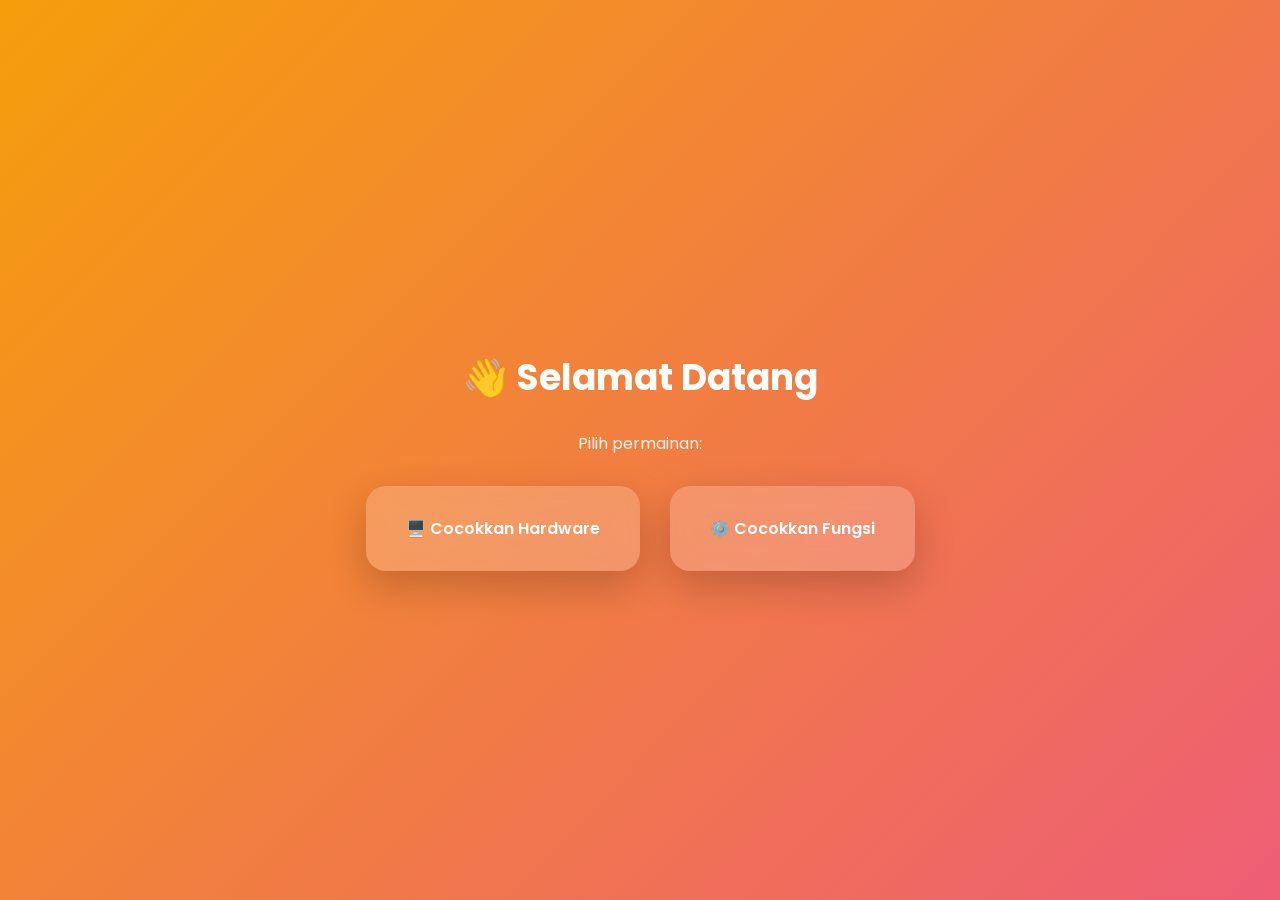
==== index.html @ 0a0138de "upload project web" ====
<!DOCTYPE html>
<html lang="id">
<head>
  <meta charset="UTF-8">
  <title>Game Edukasi</title>
  <link rel="stylesheet" href="style.css">
</head>
<body>

<div class="home-container">
  <h1>👋 Selamat Datang</h1>
  <p>Pilih permainan:</p>

  <div class="menu">
    <a href="Hardwere.html" class="card-menu">🖥️ Cocokkan Hardware</a>
    <a href="Fungsi.html" class="card-menu">⚙️ Cocokkan Fungsi</a>
  </div>
</div>

</body>
</html>
---- style.css ----
/* FONT */
@import url('https://fonts.googleapis.com/css2?family=Poppins:wght@300;400;600&display=swap');

body {
  font-family: 'Poppins', sans-serif;
  margin: 0;

  /* GRADIENT GERAK */
  background: linear-gradient(-45deg, #6366f1, #22d3ee, #ec4899, #f59e0b);
  background-size: 400% 400%;
  animation: gradientMove 10s ease infinite;

  color: #1e293b;
}

/* ANIMASI BACKGROUND */
@keyframes gradientMove {
  0% { background-position: 0% 50%; }
  50% { background-position: 100% 50%; }
  100% { background-position: 0% 50%; }
}

/* ================= HOME ================= */

.home-container {
  height: 100vh;
  display: flex;
  flex-direction: column;
  justify-content: center;
  align-items: center;
  color: white;
}

.home-container h1 {
  font-size: 36px;
  margin-bottom: 10px;
}

.home-container p {
  opacity: 0.9;
  margin-bottom: 30px;
}

/* MENU */
.menu {
  display: flex;
  gap: 30px;
}

/* CARD MENU */
.card-menu {
  background: rgba(255,255,255,0.2);
  backdrop-filter: blur(12px);

  padding: 30px 40px;
  border-radius: 20px;
  text-decoration: none;
  color: white;
  font-weight: 600;

  box-shadow: 0 15px 40px rgba(0,0,0,0.2);
  transition: 0.3s;
}

.card-menu:hover {
  transform: translateY(-10px) scale(1.05);
  background: rgba(255,255,255,0.35);
}

/* ================= GAME ================= */

h1 {
  text-align: center;
  color: white;
  margin-top: 20px;
}

/* GAME BOX */
.game {
  margin: 30px auto;
  max-width: 900px;
  padding: 30px;

  display: flex;
  justify-content: space-around;
  gap: 40px;

  border-radius: 20px;

  /* GLASS EFFECT */
  backdrop-filter: blur(15px);
  background: rgba(255, 255, 255, 0.25);

  box-shadow: 0 20px 50px rgba(0,0,0,0.3);
}

/* COLUMN */
.column {
  display: flex;
  flex-direction: column;
  gap: 20px;
}

/* ITEM CARD */
.item {
  width: 170px;
  height: 110px;

  display: flex;
  justify-content: center;
  align-items: center;

  border-radius: 18px;

  background: rgba(255,255,255,0.7);
  backdrop-filter: blur(8px);

  cursor: pointer;
  transition: 0.25s;

  font-weight: 500;
}

/* HOVER */
.item:hover {
  transform: scale(1.08);
  background: rgba(255,255,255,0.9);
}

/* IMAGE */
.item img {
  width: 75px;
}

/* SELECT */
.selected {
  border: 3px solid #6366f1;
  box-shadow: 0 0 10px rgba(99,102,241,0.7);
}

/* PAIR COLOR */
.pair1 { background: #dbeafe; }
.pair2 { background: #fce7f3; }
.pair3 { background: #dcfce7; }
.pair4 { background: #fef9c3; }

/* RESULT */
.correct {
  border: 3px solid #22c55e;
}

.wrong {
  border: 3px solid #ef4444;
}

/* BUTTON */
button {
  display: block;
  margin: 25px auto;
  padding: 14px 40px;

  border: none;
  border-radius: 14px;

  background: linear-gradient(135deg, #6366f1, #4f46e5);
  color: white;
  font-size: 16px;
  font-weight: 600;

  cursor: pointer;
  transition: 0.3s;

  box-shadow: 0 10px 30px rgba(79,70,229,0.4);
}

button:hover {
  transform: scale(1.08);
}

/* SCORE */
#score {
  text-align: center;
  font-size: 20px;
  font-weight: bold;
  color: white;
}

/* RESPONSIVE */
@media (max-width: 768px) {
  .game {
    flex-direction: column;
    align-items: center;
  }

  .menu {
    flex-direction: column;
  }
}
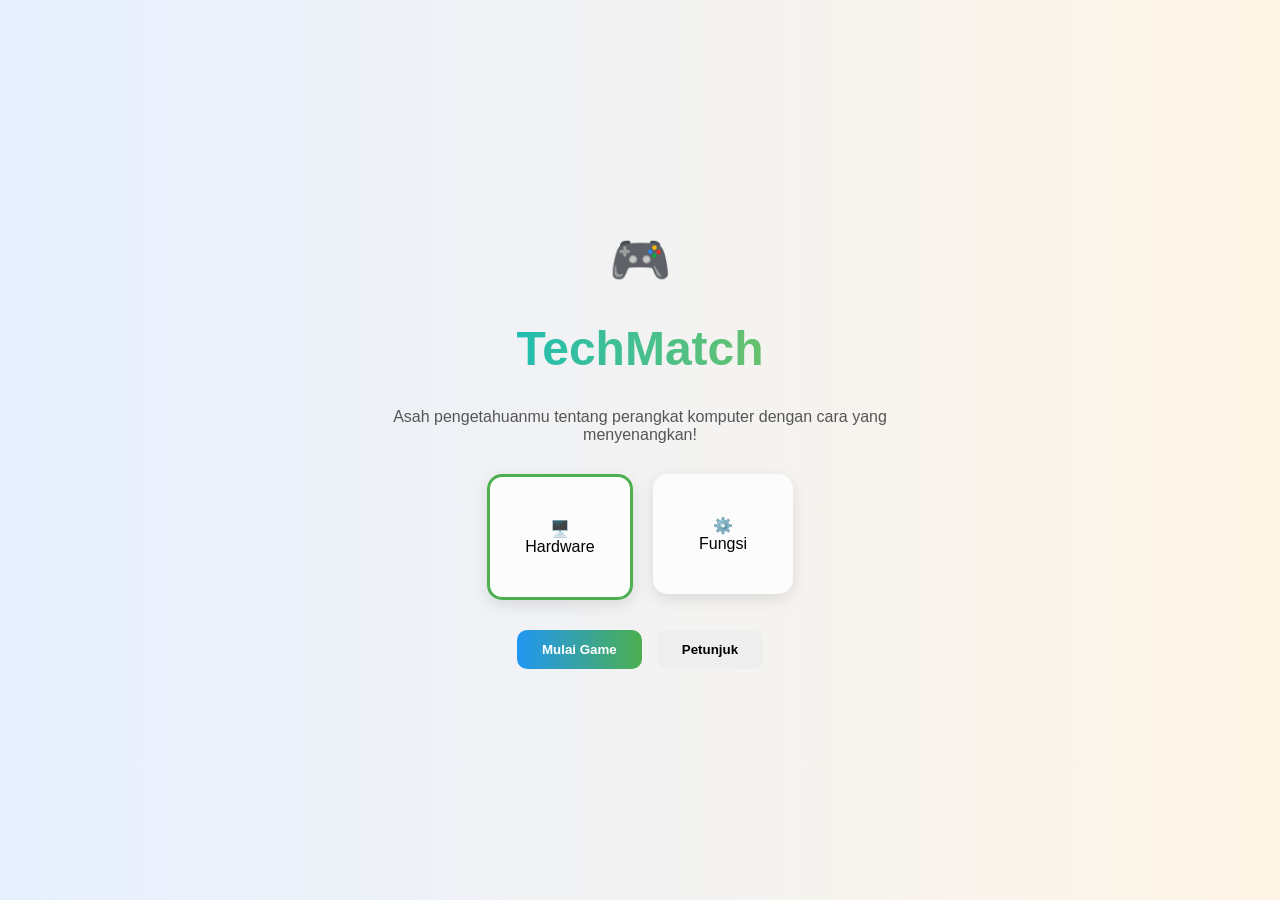
==== commit eb9f90ce: "Fix: Add standard background-clip property for CSS compatibility" ====
--- a/index.html
+++ b/index.html
@@ -2,20 +2,43 @@
 <html lang="id">
 <head>
   <meta charset="UTF-8">
-  <title>Game Edukasi</title>
+  <title>TechMatch</title>
   <link rel="stylesheet" href="style.css">
 </head>
 <body>
 
-<div class="home-container">
-  <h1>👋 Selamat Datang</h1>
-  <p>Pilih permainan:</p>
+<div class="container">
 
+  <!-- Logo -->
+  <div class="logo">🎮</div>
+
+  <!-- Judul -->
+  <h1 class="title">TechMatch</h1>
+  <p class="subtitle">
+    Asah pengetahuanmu tentang perangkat komputer dengan cara yang menyenangkan!
+  </p>
+
+  <!-- Pilihan Game -->
   <div class="menu">
-    <a href="Hardwere.html" class="card-menu">🖥️ Cocokkan Hardware</a>
-    <a href="Fungsi.html" class="card-menu">⚙️ Cocokkan Fungsi</a>
+    <div class="card active" data-game="hardware">
+      🖥️
+      <span>Hardware</span>
+    </div>
+
+    <div class="card" data-game="fungsi">
+      ⚙️
+      <span>Fungsi</span>
+    </div>
   </div>
+
+  <!-- Tombol -->
+  <div class="buttons">
+    <button class="btn primary">Mulai Game</button>
+    <button class="btn secondary">Petunjuk</button>
+  </div>
+
 </div>
 
+<script src="script.js"></script>
 </body>
 </html>
--- a/style.css
+++ b/style.css
@@ -1,198 +1,115 @@
-/* FONT */
-@import url('https://fonts.googleapis.com/css2?family=Poppins:wght@300;400;600&display=swap');
-
 body {
-  font-family: 'Poppins', sans-serif;
   margin: 0;
-
-  /* GRADIENT GERAK */
-  background: linear-gradient(-45deg, #6366f1, #22d3ee, #ec4899, #f59e0b);
-  background-size: 400% 400%;
-  animation: gradientMove 10s ease infinite;
-
-  color: #1e293b;
+  font-family: 'Segoe UI', sans-serif;
+  background: linear-gradient(to right, #e6f0ff, #fff5e6);
+  display: flex;
+  justify-content: center;
+  align-items: center;
+  height: 100vh;
 }
 
-/* ANIMASI BACKGROUND */
-@keyframes gradientMove {
-  0% { background-position: 0% 50%; }
-  50% { background-position: 100% 50%; }
-  100% { background-position: 0% 50%; }
+/* Container */
+.container {
+  text-align: center;
+  max-width: 500px;
 }
 
-/* ================= HOME ================= */
+/* Logo */
+.logo {
+  font-size: 50px;
+}
 
-.home-container {
-  height: 100vh;
+/* Title */
+.title {
+  font-size: 48px;
+  font-weight: bold;
+  background: linear-gradient(to right, #00bcd4, #8bc34a);
+  background-clip: text;
+  -webkit-background-clip: text;
+  color: transparent;
+}
+
+/* Subtitle */
+.subtitle {
+  color: #555;
+  margin-bottom: 30px;
+}
+
+/* Menu */
+.menu {
+  display: flex;
+  justify-content: center;
+  gap: 20px;
+  margin-bottom: 30px;
+}
+
+/* Card */
+.card {
+  width: 140px;
+  height: 120px;
+  background: #ffffffcc;
+  border-radius: 15px;
+  cursor: pointer;
   display: flex;
   flex-direction: column;
   justify-content: center;
   align-items: center;
+  transition: 0.3s;
+  box-shadow: 0 5px 15px rgba(0,0,0,0.1);
+}
+
+.card:hover {
+  transform: translateY(-5px);
+}
+
+/* Active Card */
+.card.active {
+  border: 3px solid #4caf50;
+}
+
+/* Buttons */
+.buttons {
+  display: flex;
+  justify-content: center;
+  gap: 15px;
+}
+
+.btn {
+  padding: 12px 25px;
+  border-radius: 10px;
+  border: none;
+  cursor: pointer;
+  font-weight: bold;
+}
+
+/* Primary */
+.primary {
+  background: linear-gradient(to right, #2196f3, #4caf50);
   color: white;
 }
 
-.home-container h1 {
-  font-size: 36px;
-  margin-bottom: 10px;
+/* Secondary */
+.secondary {
+  background: #eee;
 }
 
-.home-container p {
-  opacity: 0.9;
-  margin-bottom: 30px;
-}
-
-/* MENU */
-.menu {
-  display: flex;
-  gap: 30px;
-}
-
-/* CARD MENU */
-.card-menu {
-  background: rgba(255,255,255,0.2);
-  backdrop-filter: blur(12px);
-
-  padding: 30px 40px;
-  border-radius: 20px;
-  text-decoration: none;
-  color: white;
-  font-weight: 600;
-
-  box-shadow: 0 15px 40px rgba(0,0,0,0.2);
-  transition: 0.3s;
-}
-
-.card-menu:hover {
-  transform: translateY(-10px) scale(1.05);
-  background: rgba(255,255,255,0.35);
-}
-
-/* ================= GAME ================= */
-
-h1 {
-  text-align: center;
-  color: white;
-  margin-top: 20px;
-}
-
-/* GAME BOX */
-.game {
-  margin: 30px auto;
-  max-width: 900px;
-  padding: 30px;
-
-  display: flex;
-  justify-content: space-around;
-  gap: 40px;
-
-  border-radius: 20px;
-
-  /* GLASS EFFECT */
-  backdrop-filter: blur(15px);
-  background: rgba(255, 255, 255, 0.25);
-
-  box-shadow: 0 20px 50px rgba(0,0,0,0.3);
-}
-
-/* COLUMN */
-.column {
-  display: flex;
-  flex-direction: column;
-  gap: 20px;
-}
-
-/* ITEM CARD */
-.item {
-  width: 170px;
-  height: 110px;
-
+/* Modal */
+.modal {
+  position: fixed;
+  top: 0;
+  left: 0;
+  width: 100%;
+  height: 100%;
+  background: rgba(0,0,0,0.5);
   display: flex;
   justify-content: center;
   align-items: center;
-
-  border-radius: 18px;
-
-  background: rgba(255,255,255,0.7);
-  backdrop-filter: blur(8px);
-
-  cursor: pointer;
-  transition: 0.25s;
-
-  font-weight: 500;
 }
 
-/* HOVER */
-.item:hover {
-  transform: scale(1.08);
-  background: rgba(255,255,255,0.9);
-}
-
-/* IMAGE */
-.item img {
-  width: 75px;
-}
-
-/* SELECT */
-.selected {
-  border: 3px solid #6366f1;
-  box-shadow: 0 0 10px rgba(99,102,241,0.7);
-}
-
-/* PAIR COLOR */
-.pair1 { background: #dbeafe; }
-.pair2 { background: #fce7f3; }
-.pair3 { background: #dcfce7; }
-.pair4 { background: #fef9c3; }
-
-/* RESULT */
-.correct {
-  border: 3px solid #22c55e;
-}
-
-.wrong {
-  border: 3px solid #ef4444;
-}
-
-/* BUTTON */
-button {
-  display: block;
-  margin: 25px auto;
-  padding: 14px 40px;
-
-  border: none;
-  border-radius: 14px;
-
-  background: linear-gradient(135deg, #6366f1, #4f46e5);
-  color: white;
-  font-size: 16px;
-  font-weight: 600;
-
-  cursor: pointer;
-  transition: 0.3s;
-
-  box-shadow: 0 10px 30px rgba(79,70,229,0.4);
-}
-
-button:hover {
-  transform: scale(1.08);
-}
-
-/* SCORE */
-#score {
+.modal-content {
+  background: white;
+  padding: 25px;
+  border-radius: 15px;
   text-align: center;
-  font-size: 20px;
-  font-weight: bold;
-  color: white;
-}
-
-/* RESPONSIVE */
-@media (max-width: 768px) {
-  .game {
-    flex-direction: column;
-    align-items: center;
-  }
-
-  .menu {
-    flex-direction: column;
-  }
+  width: 300px;
 }
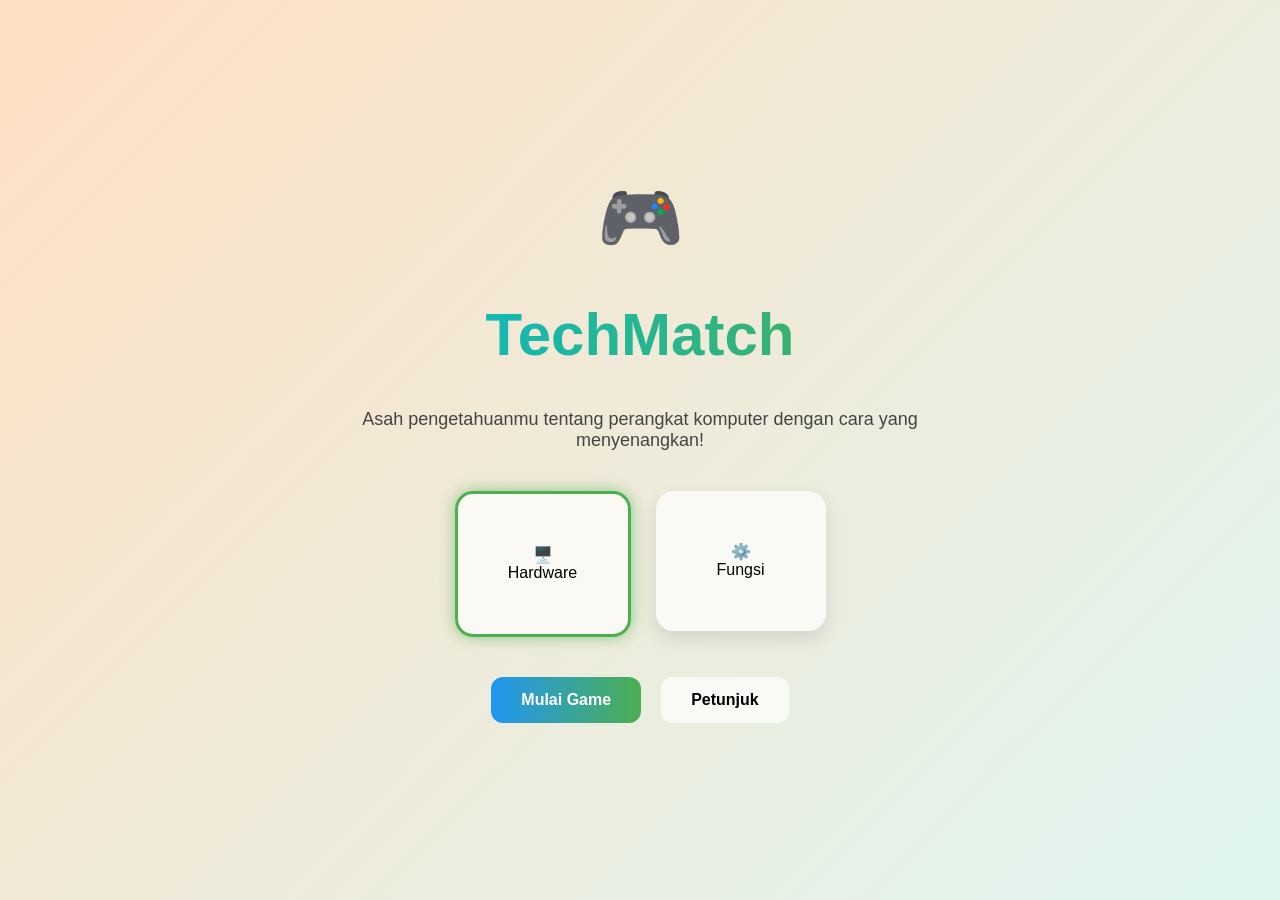
==== commit a918b985: "Update index.html" ====
--- a/index.html
+++ b/index.html
@@ -41,4 +41,4 @@
 
 <script src="script.js"></script>
 </body>
-</html>+</html>
--- a/style.css
+++ b/style.css
@@ -1,29 +1,42 @@
 body {
   margin: 0;
   font-family: 'Segoe UI', sans-serif;
-  background: linear-gradient(to right, #e6f0ff, #fff5e6);
+
+  /* GRADIENT GERAK (HALUS) */
+  background: linear-gradient(-45deg, #e6f0ff, #fff5e6, #d4fcff, #ffe0c3);
+  background-size: 400% 400%;
+  animation: gradientMove 12s ease infinite;
+
   display: flex;
   justify-content: center;
   align-items: center;
   height: 100vh;
 }
 
+/* ANIMASI */
+@keyframes gradientMove {
+  0% { background-position: 0% 50%; }
+  50% { background-position: 100% 50%; }
+  100% { background-position: 0% 50%; }
+}
+
 /* Container */
 .container {
   text-align: center;
-  max-width: 500px;
+  max-width: 600px;
 }
 
 /* Logo */
 .logo {
-  font-size: 50px;
+  font-size: 70px;
+  margin-bottom: 10px;
 }
 
 /* Title */
 .title {
-  font-size: 48px;
+  font-size: 60px;
   font-weight: bold;
-  background: linear-gradient(to right, #00bcd4, #8bc34a);
+  background: linear-gradient(to right, #00bcd4, #4caf50);
   background-clip: text;
   -webkit-background-clip: text;
   color: transparent;
@@ -31,55 +44,64 @@
 
 /* Subtitle */
 .subtitle {
-  color: #555;
-  margin-bottom: 30px;
+  color: #444;
+  font-size: 18px;
+  margin-bottom: 40px;
 }
 
 /* Menu */
 .menu {
   display: flex;
   justify-content: center;
-  gap: 20px;
-  margin-bottom: 30px;
+  gap: 25px;
+  margin-bottom: 40px;
 }
 
 /* Card */
 .card {
-  width: 140px;
-  height: 120px;
-  background: #ffffffcc;
-  border-radius: 15px;
+  width: 170px;
+  height: 140px;
+  background: rgba(255,255,255,0.7);
+  backdrop-filter: blur(8px);
+  border-radius: 18px;
   cursor: pointer;
+
   display: flex;
   flex-direction: column;
   justify-content: center;
   align-items: center;
-  transition: 0.3s;
-  box-shadow: 0 5px 15px rgba(0,0,0,0.1);
+
+  transition: all 0.3s ease;
+  box-shadow: 0 8px 20px rgba(0,0,0,0.1);
 }
 
+/* Hover */
 .card:hover {
-  transform: translateY(-5px);
+  transform: translateY(-8px) scale(1.05);
 }
 
 /* Active Card */
 .card.active {
   border: 3px solid #4caf50;
+  box-shadow: 0 0 15px rgba(76, 175, 80, 0.6);
 }
 
 /* Buttons */
 .buttons {
   display: flex;
   justify-content: center;
-  gap: 15px;
+  gap: 20px;
 }
 
+/* Button */
 .btn {
-  padding: 12px 25px;
-  border-radius: 10px;
+  padding: 14px 30px;
+  border-radius: 12px;
   border: none;
   cursor: pointer;
   font-weight: bold;
+  font-size: 16px;
+  transition: 0.3s;
 }
 
 /* Primary */
@@ -88,9 +110,17 @@
   color: white;
 }
 
+.primary:hover {
+  transform: scale(1.05);
+}
+
 /* Secondary */
 .secondary {
-  background: #eee;
+  background: rgba(255,255,255,0.7);
+}
+
+.secondary:hover {
+  background: #ddd;
 }
 
 /* Modal */
@@ -106,10 +136,18 @@
   align-items: center;
 }
 
+/* Modal Content */
 .modal-content {
   background: white;
   padding: 25px;
   border-radius: 15px;
   text-align: center;
-  width: 300px;
+  width: 320px;
+  animation: fadeIn 0.3s ease;
+}
+
+/* Animasi modal */
+@keyframes fadeIn {
+  from { opacity: 0; transform: scale(0.8); }
+  to { opacity: 1; transform: scale(1); }
 }
